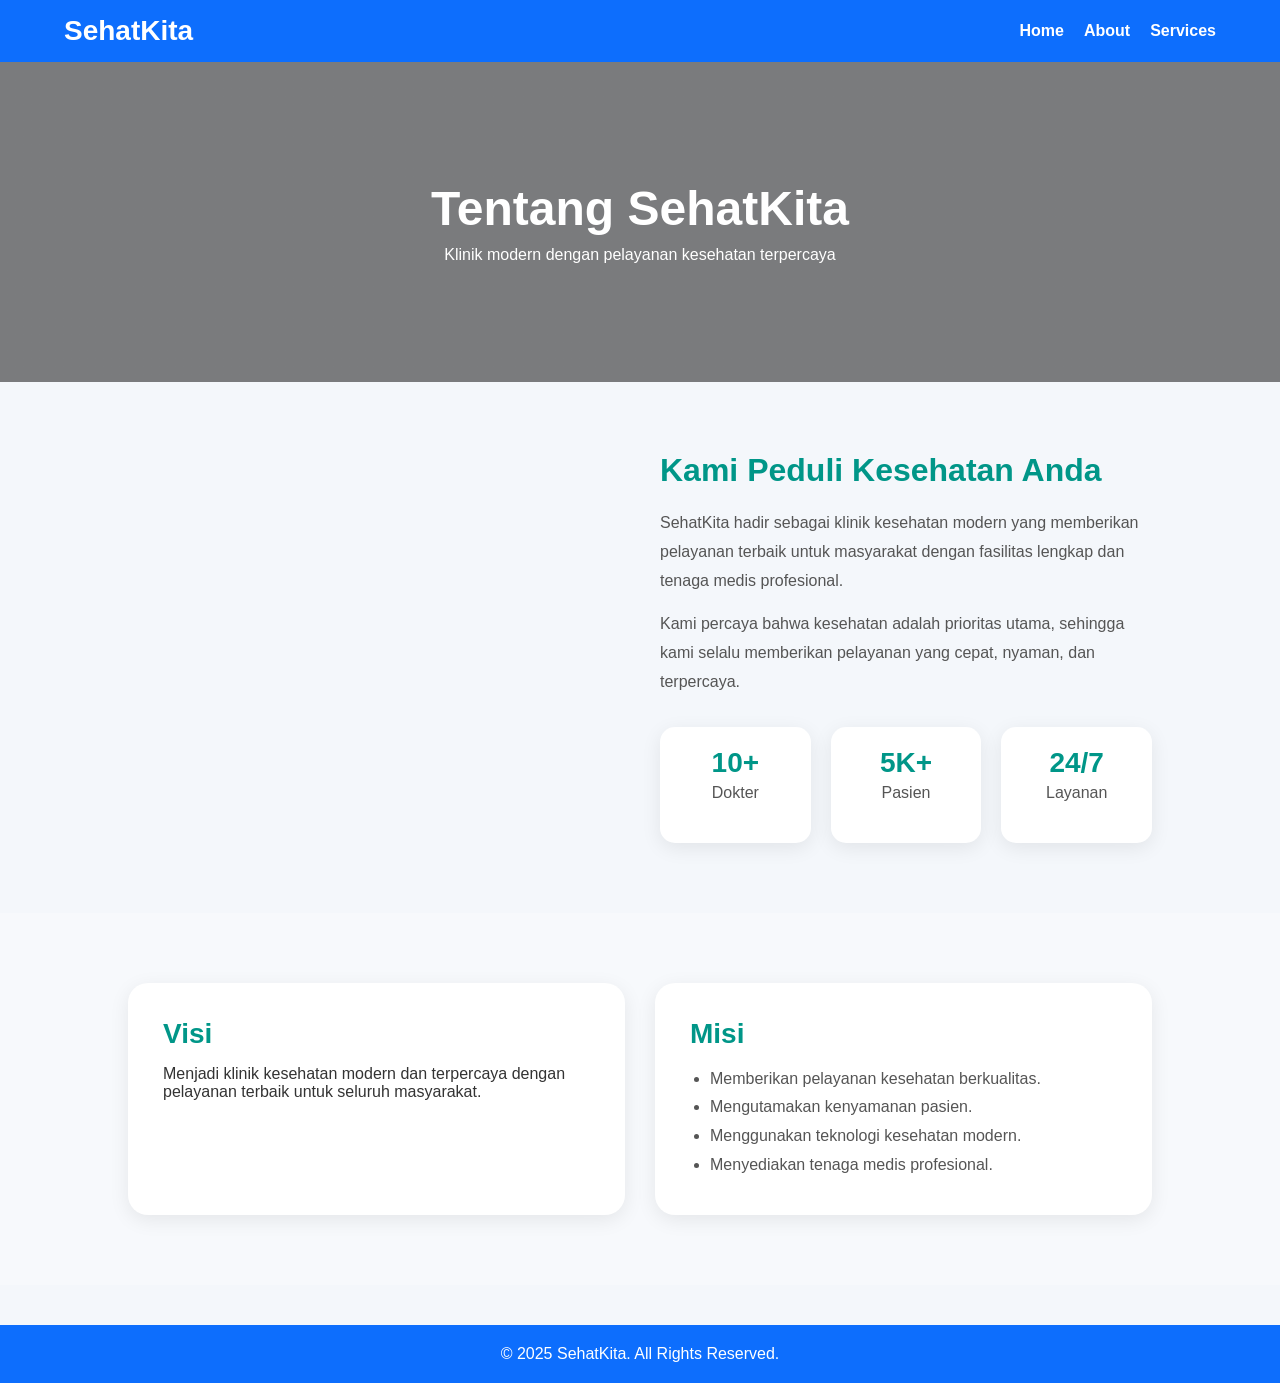
==== pemrogramweb/about.html @ 3d8894ee "Add files via upload" ====
<!DOCTYPE html>
<html lang="id">
<head>
    <meta charset="UTF-8">
    <meta name="viewport" content="width=device-width, initial-scale=1.0">
    <title>About - SehatKita</title>
    <link rel="stylesheet" href="css/style.css">

    <style>

        .about-hero{
            background: linear-gradient(rgba(0,0,0,0.5), rgba(0,0,0,0.5)),
            url('https://images.unsplash.com/photo-1586773860418-d37222d8fce3?q=80&w=1200');
            background-size: cover;
            background-position: center;
            height: 320px;
            display: flex;
            align-items: center;
            justify-content: center;
            text-align: center;
            color: white;
        }

        .about-hero h2{
            font-size: 48px;
            margin-bottom: 10px;
        }

        .about-section{
            padding: 70px 10%;
        }

        .about-grid{
            display: grid;
            grid-template-columns: repeat(auto-fit,minmax(300px,1fr));
            gap: 40px;
            align-items: center;
        }

        .about-image img{
            width: 100%;
            border-radius: 20px;
            box-shadow: 0 10px 30px rgba(0,0,0,0.15);
        }

        .about-text h3{
            font-size: 32px;
            color: #009688;
            margin-bottom: 20px;
        }

        .about-text p{
            line-height: 1.8;
            color: #555;
            margin-bottom: 15px;
        }

        .stats{
            margin-top: 30px;
            display: flex;
            gap: 20px;
            flex-wrap: wrap;
        }

        .stat-box{
            background: white;
            padding: 20px;
            border-radius: 15px;
            flex: 1;
            min-width: 120px;
            text-align: center;
            box-shadow: 0 5px 20px rgba(0,0,0,0.08);
            transition: 0.3s;
        }

        .stat-box:hover{
            transform: translateY(-5px);
        }

        .stat-box h4{
            font-size: 28px;
            color: #009688;
        }

        .vision-mission{
            background: #f7f9fc;
            padding: 70px 10%;
        }

        .vm-grid{
            display: grid;
            grid-template-columns: repeat(auto-fit,minmax(300px,1fr));
            gap: 30px;
        }

        .vm-card{
            background: white;
            padding: 35px;
            border-radius: 20px;
            box-shadow: 0 5px 20px rgba(0,0,0,0.08);
            transition: 0.3s;
        }

        .vm-card:hover{
            transform: translateY(-8px);
        }

        .vm-card h3{
            color: #009688;
            margin-bottom: 15px;
            font-size: 28px;
        }

        .vm-card ul{
            padding-left: 20px;
            line-height: 1.8;
            color: #555;
        }

        @media(max-width:768px){

            .about-hero h2{
                font-size: 34px;
            }

            .about-section{
                padding: 50px 6%;
            }

            .vision-mission{
                padding: 50px 6%;
            }

        }

    </style>
</head>
<body>

<header>
    <div class="container nav-container">
        <h1 class="logo">SehatKita</h1>

        <nav>
            <ul>
                <li><a href="index.html">Home</a></li>
                <li><a href="about.html" class="active">About</a></li>
                <li><a href="services.html">Services</a></li>
            </ul>
        </nav>
    </div>
</header>

<!-- HERO -->
<section class="about-hero">
    <div>
        <h2>Tentang SehatKita</h2>
        <p>Klinik modern dengan pelayanan kesehatan terpercaya</p>
    </div>
</section>

<!-- ABOUT -->
<section class="about-section">

    <div class="about-grid">

        <div class="about-image">
            <img src="https://images.unsplash.com/photo-1519494026892-80bbd2d6fd0d?q=80&w=1200" alt="">
        </div>

        <div class="about-text">
            <h3>Kami Peduli Kesehatan Anda</h3>

            <p>
                SehatKita hadir sebagai klinik kesehatan modern yang
                memberikan pelayanan terbaik untuk masyarakat dengan
                fasilitas lengkap dan tenaga medis profesional.
            </p>

            <p>
                Kami percaya bahwa kesehatan adalah prioritas utama,
                sehingga kami selalu memberikan pelayanan yang cepat,
                nyaman, dan terpercaya.
            </p>

            <div class="stats">

                <div class="stat-box">
                    <h4>10+</h4>
                    <p>Dokter</p>
                </div>

                <div class="stat-box">
                    <h4>5K+</h4>
                    <p>Pasien</p>
                </div>

                <div class="stat-box">
                    <h4>24/7</h4>
                    <p>Layanan</p>
                </div>

            </div>

        </div>

    </div>

</section>

<!-- VISION MISSION -->
<section class="vision-mission">

    <div class="vm-grid">

        <div class="vm-card">
            <h3>Visi</h3>

            <p>
                Menjadi klinik kesehatan modern dan terpercaya dengan
                pelayanan terbaik untuk seluruh masyarakat.
            </p>
        </div>

        <div class="vm-card">
            <h3>Misi</h3>

            <ul>
                <li>Memberikan pelayanan kesehatan berkualitas.</li>
                <li>Mengutamakan kenyamanan pasien.</li>
                <li>Menggunakan teknologi kesehatan modern.</li>
                <li>Menyediakan tenaga medis profesional.</li>
            </ul>
        </div>

    </div>

</section>

<footer>
    <div class="container">
        <p>&copy; 2025 SehatKita. All Rights Reserved.</p>
    </div>
</footer>

</body>
</html>
---- pemrogramweb/css/style.css ----
* {
    margin: 0;
    padding: 0;
    box-sizing: border-box;
    font-family: Arial, sans-serif;
}

body {
    background-color: #f4f7fb;
    color: #333;
}

.container {
    width: 90%;
    max-width: 1200px;
    margin: auto;
}

header {
    background: #0d6efd;
    color: white;
    padding: 15px 0;
}

.nav-container {
    display: flex;
    justify-content: space-between;
    align-items: center;
}

.logo {
    font-size: 28px;
}

nav ul {
    list-style: none;
    display: flex;
    gap: 20px;
}

nav ul li a {
    color: white;
    text-decoration: none;
    font-weight: bold;
}

.hero {
    background: linear-gradient(rgba(0,0,0,0.4), rgba(0,0,0,0.4)),
    url('https://images.unsplash.com/photo-1586773860418-d37222d8fce3?q=80&w=1400&auto=format&fit=crop');
    background-size: cover;
    background-position: center;
    height: 85vh;
    display: flex;
    align-items: center;
    color: white;
}

.hero-content {
    max-width: 600px;
}

.hero h2 {
    font-size: 55px;
    margin-bottom: 20px;
}

.hero p {
    font-size: 20px;
    line-height: 1.6;
    margin-bottom: 25px;
}

.hero button {
    padding: 14px 28px;
    border: none;
    background: #0d6efd;
    color: white;
    font-size: 18px;
    border-radius: 8px;
    cursor: pointer;
}

.features,
.services-grid {
    display: grid;
    grid-template-columns: repeat(auto-fit, minmax(250px, 1fr));
    gap: 20px;
    margin: 60px auto;
}

.card {
    background: white;
    padding: 30px;
    border-radius: 12px;
    box-shadow: 0 4px 10px rgba(0,0,0,0.1);
}

.card h3 {
    margin-bottom: 15px;
    color: #0d6efd;
}

.page-banner {
    background: #0d6efd;
    color: white;
    text-align: center;
    padding: 60px 20px;
}

.about-content {
    padding: 60px 0;
}

footer {
    background: #0d6efd;
    color: white;
    text-align: center;
    padding: 20px;
    margin-top: 40px;
}
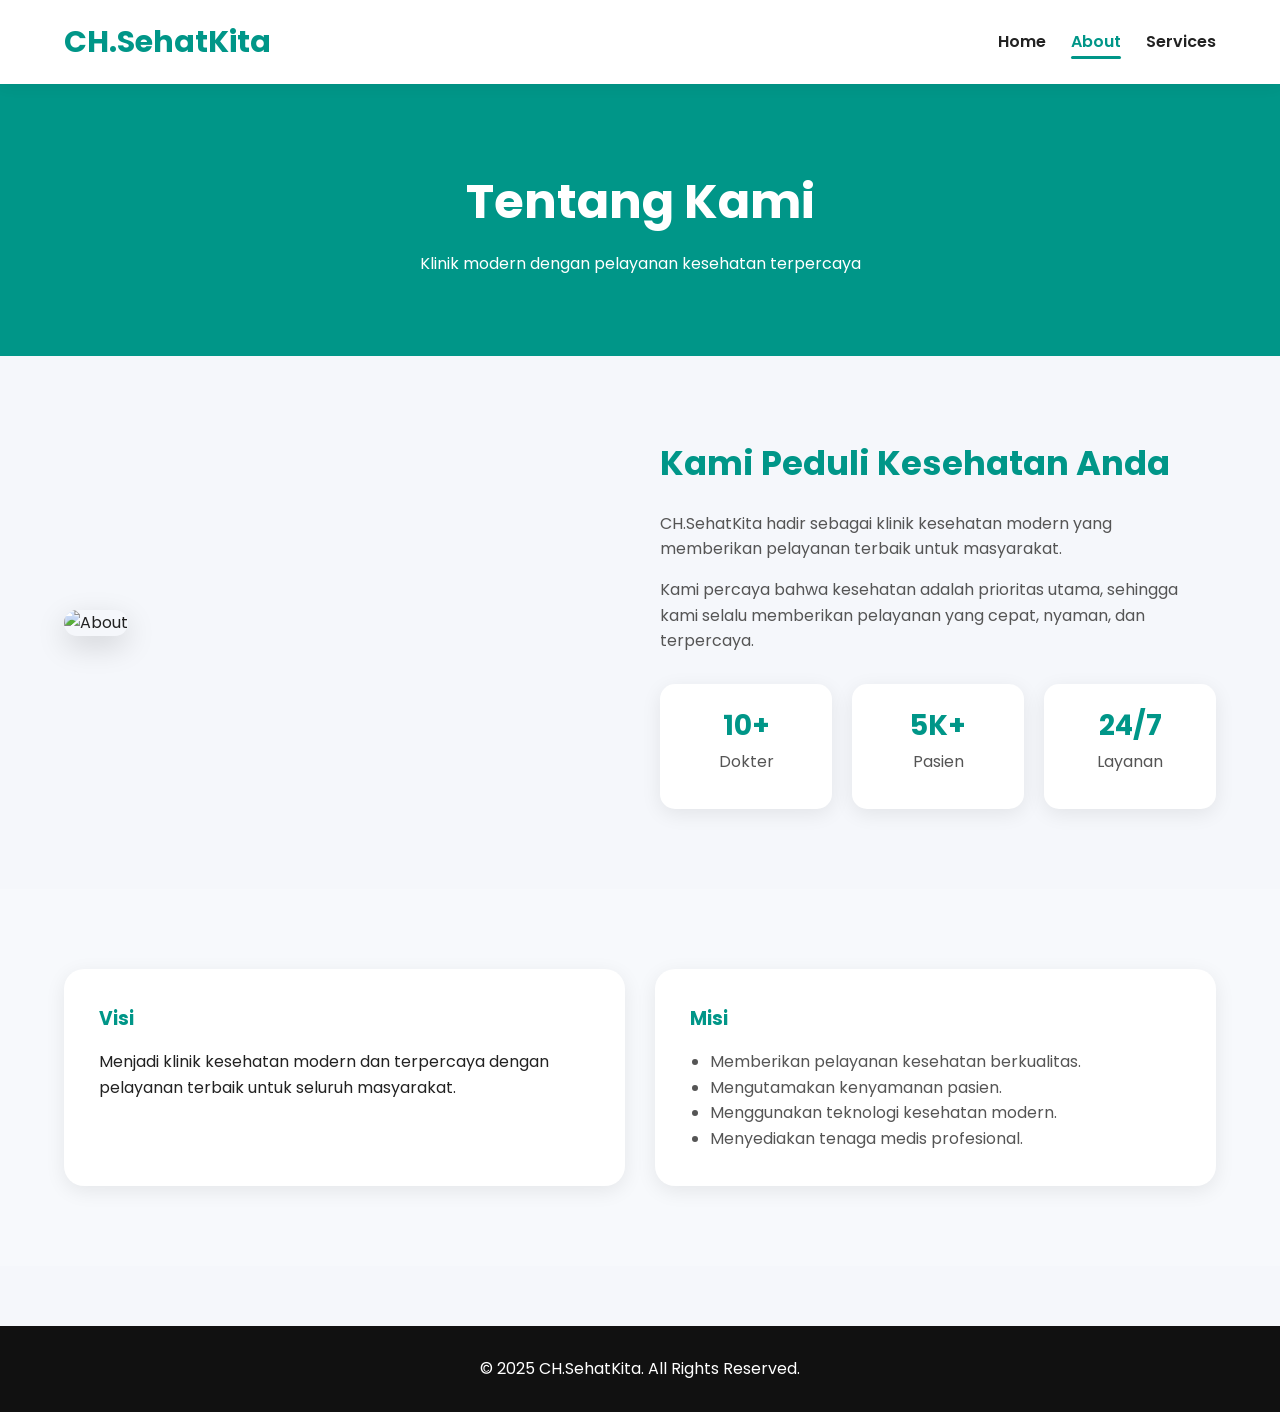
==== commit 01367cfd: "Add files via upload" ====
--- a/pemrogramweb/about.html
+++ b/pemrogramweb/about.html
@@ -1,247 +1,120 @@
-<!DOCTYPE html>
-<html lang="id">
-<head>
-    <meta charset="UTF-8">
-    <meta name="viewport" content="width=device-width, initial-scale=1.0">
-    <title>About - SehatKita</title>
-    <link rel="stylesheet" href="css/style.css">
-
-    <style>
-
-        .about-hero{
-            background: linear-gradient(rgba(0,0,0,0.5), rgba(0,0,0,0.5)),
-            url('https://images.unsplash.com/photo-1586773860418-d37222d8fce3?q=80&w=1200');
-            background-size: cover;
-            background-position: center;
-            height: 320px;
-            display: flex;
-            align-items: center;
-            justify-content: center;
-            text-align: center;
-            color: white;
-        }
-
-        .about-hero h2{
-            font-size: 48px;
-            margin-bottom: 10px;
-        }
-
-        .about-section{
-            padding: 70px 10%;
-        }
-
-        .about-grid{
-            display: grid;
-            grid-template-columns: repeat(auto-fit,minmax(300px,1fr));
-            gap: 40px;
-            align-items: center;
-        }
-
-        .about-image img{
-            width: 100%;
-            border-radius: 20px;
-            box-shadow: 0 10px 30px rgba(0,0,0,0.15);
-        }
-
-        .about-text h3{
-            font-size: 32px;
-            color: #009688;
-            margin-bottom: 20px;
-        }
-
-        .about-text p{
-            line-height: 1.8;
-            color: #555;
-            margin-bottom: 15px;
-        }
-
-        .stats{
-            margin-top: 30px;
-            display: flex;
-            gap: 20px;
-            flex-wrap: wrap;
-        }
-
-        .stat-box{
-            background: white;
-            padding: 20px;
-            border-radius: 15px;
-            flex: 1;
-            min-width: 120px;
-            text-align: center;
-            box-shadow: 0 5px 20px rgba(0,0,0,0.08);
-            transition: 0.3s;
-        }
-
-        .stat-box:hover{
-            transform: translateY(-5px);
-        }
-
-        .stat-box h4{
-            font-size: 28px;
-            color: #009688;
-        }
-
-        .vision-mission{
-            background: #f7f9fc;
-            padding: 70px 10%;
-        }
-
-        .vm-grid{
-            display: grid;
-            grid-template-columns: repeat(auto-fit,minmax(300px,1fr));
-            gap: 30px;
-        }
-
-        .vm-card{
-            background: white;
-            padding: 35px;
-            border-radius: 20px;
-            box-shadow: 0 5px 20px rgba(0,0,0,0.08);
-            transition: 0.3s;
-        }
-
-        .vm-card:hover{
-            transform: translateY(-8px);
-        }
-
-        .vm-card h3{
-            color: #009688;
-            margin-bottom: 15px;
-            font-size: 28px;
-        }
-
-        .vm-card ul{
-            padding-left: 20px;
-            line-height: 1.8;
-            color: #555;
-        }
-
-        @media(max-width:768px){
-
-            .about-hero h2{
-                font-size: 34px;
-            }
-
-            .about-section{
-                padding: 50px 6%;
-            }
-
-            .vision-mission{
-                padding: 50px 6%;
-            }
-
-        }
-
-    </style>
-</head>
-<body>
-
-<header>
-    <div class="container nav-container">
-        <h1 class="logo">SehatKita</h1>
-
-        <nav>
-            <ul>
-                <li><a href="index.html">Home</a></li>
-                <li><a href="about.html" class="active">About</a></li>
-                <li><a href="services.html">Services</a></li>
-            </ul>
-        </nav>
-    </div>
-</header>
-
-<!-- HERO -->
-<section class="about-hero">
-    <div>
-        <h2>Tentang SehatKita</h2>
-        <p>Klinik modern dengan pelayanan kesehatan terpercaya</p>
-    </div>
-</section>
-
-<!-- ABOUT -->
-<section class="about-section">
-
-    <div class="about-grid">
-
-        <div class="about-image">
-            <img src="https://images.unsplash.com/photo-1519494026892-80bbd2d6fd0d?q=80&w=1200" alt="">
-        </div>
-
-        <div class="about-text">
-            <h3>Kami Peduli Kesehatan Anda</h3>
-
-            <p>
-                SehatKita hadir sebagai klinik kesehatan modern yang
-                memberikan pelayanan terbaik untuk masyarakat dengan
-                fasilitas lengkap dan tenaga medis profesional.
-            </p>
-
-            <p>
-                Kami percaya bahwa kesehatan adalah prioritas utama,
-                sehingga kami selalu memberikan pelayanan yang cepat,
-                nyaman, dan terpercaya.
-            </p>
-
-            <div class="stats">
-
-                <div class="stat-box">
-                    <h4>10+</h4>
-                    <p>Dokter</p>
-                </div>
-
-                <div class="stat-box">
-                    <h4>5K+</h4>
-                    <p>Pasien</p>
-                </div>
-
-                <div class="stat-box">
-                    <h4>24/7</h4>
-                    <p>Layanan</p>
-                </div>
-
-            </div>
-
-        </div>
-
-    </div>
-
-</section>
-
-<!-- VISION MISSION -->
-<section class="vision-mission">
-
-    <div class="vm-grid">
-
-        <div class="vm-card">
-            <h3>Visi</h3>
-
-            <p>
-                Menjadi klinik kesehatan modern dan terpercaya dengan
-                pelayanan terbaik untuk seluruh masyarakat.
-            </p>
-        </div>
-
-        <div class="vm-card">
-            <h3>Misi</h3>
-
-            <ul>
-                <li>Memberikan pelayanan kesehatan berkualitas.</li>
-                <li>Mengutamakan kenyamanan pasien.</li>
-                <li>Menggunakan teknologi kesehatan modern.</li>
-                <li>Menyediakan tenaga medis profesional.</li>
-            </ul>
-        </div>
-
-    </div>
-
-</section>
-
-<footer>
-    <div class="container">
-        <p>&copy; 2025 SehatKita. All Rights Reserved.</p>
-    </div>
-</footer>
-
-</body>
-</html>+<!DOCTYPE html>
+<html lang="id">
+<head>
+    <meta charset="UTF-8">
+    <meta name="viewport" content="width=device-width, initial-scale=1.0">
+    <title>About - CH.SehatKita</title>
+
+    <link rel="preconnect" href="https://fonts.googleapis.com">
+    <link href="https://fonts.googleapis.com/css2?family=Poppins:wght@300;400;500;600;700&display=swap" rel="stylesheet">
+    <link rel="stylesheet" href="style.css">
+</head>
+<body>
+
+<header>
+    <div class="container nav-container">
+
+        <h1 class="logo">CH.SehatKita</h1>
+
+        <nav>
+            <ul>
+                <li><a href="index.html">Home</a></li>
+                <li><a href="about.html" class="active">About</a></li>
+                <li><a href="services.html">Services</a></li>
+            </ul>
+        </nav>
+
+    </div>
+</header>
+
+<section class="page-banner">
+    <div class="container">
+        <h2>Tentang Kami</h2>
+        <p>Klinik modern dengan pelayanan kesehatan terpercaya</p>
+    </div>
+</section>
+
+<section class="about-section container">
+
+    <div class="about-grid">
+
+        <div class="about-image">
+            <img src="https://images.unsplash.com/photo-1519494026892-80bbd2d6fd0d?q=80&w=1200" alt="About">
+        </div>
+
+        <div class="about-text">
+
+            <h3>Kami Peduli Kesehatan Anda</h3>
+
+            <p>
+                CH.SehatKita hadir sebagai klinik kesehatan modern yang
+                memberikan pelayanan terbaik untuk masyarakat.
+            </p>
+
+            <p>
+                Kami percaya bahwa kesehatan adalah prioritas utama,
+                sehingga kami selalu memberikan pelayanan yang cepat,
+                nyaman, dan terpercaya.
+            </p>
+
+            <div class="stats">
+
+                <div class="stat-box">
+                    <h4>10+</h4>
+                    <p>Dokter</p>
+                </div>
+
+                <div class="stat-box">
+                    <h4>5K+</h4>
+                    <p>Pasien</p>
+                </div>
+
+                <div class="stat-box">
+                    <h4>24/7</h4>
+                    <p>Layanan</p>
+                </div>
+
+            </div>
+
+        </div>
+
+    </div>
+
+</section>
+
+<section class="vision-mission">
+
+    <div class="container vm-grid">
+
+        <div class="vm-card">
+            <h3>Visi</h3>
+
+            <p>
+                Menjadi klinik kesehatan modern dan terpercaya dengan
+                pelayanan terbaik untuk seluruh masyarakat.
+            </p>
+        </div>
+
+        <div class="vm-card">
+            <h3>Misi</h3>
+
+            <ul>
+                <li>Memberikan pelayanan kesehatan berkualitas.</li>
+                <li>Mengutamakan kenyamanan pasien.</li>
+                <li>Menggunakan teknologi kesehatan modern.</li>
+                <li>Menyediakan tenaga medis profesional.</li>
+            </ul>
+        </div>
+
+    </div>
+
+</section>
+
+<footer>
+    <div class="container">
+        <p>&copy; 2025 CH.SehatKita. All Rights Reserved.</p>
+    </div>
+</footer>
+
+</body>
+</html>
--- a/pemrogramweb/style.css
+++ b/pemrogramweb/style.css
@@ -0,0 +1,387 @@
+*{
+    margin:0;
+    padding:0;
+    box-sizing:border-box;
+}
+
+body{
+    font-family:'Poppins',sans-serif;
+    background:#f5f7fb;
+    color:#222;
+    line-height:1.6;
+    overflow-x:hidden;
+}
+
+.container{
+    width:90%;
+    max-width:1200px;
+    margin:auto;
+}
+
+/* HEADER */
+
+header{
+    background:white;
+    box-shadow:0 2px 15px rgba(0,0,0,0.06);
+    position:sticky;
+    top:0;
+    z-index:1000;
+}
+
+.nav-container{
+    display:flex;
+    justify-content:space-between;
+    align-items:center;
+    padding:18px 0;
+}
+
+.logo{
+    font-size:30px;
+    font-weight:700;
+    color:#009688;
+}
+
+/* NAVBAR */
+
+nav ul{
+    list-style:none;
+    display:flex;
+    gap:25px;
+}
+
+nav a{
+    text-decoration:none;
+    color:#222;
+    font-weight:600;
+    transition:0.3s;
+    position:relative;
+}
+
+nav a:hover,
+nav a.active{
+    color:#009688;
+}
+
+nav a.active::after{
+    content:'';
+    position:absolute;
+    left:0;
+    bottom:-6px;
+    width:100%;
+    height:3px;
+    background:#009688;
+    border-radius:10px;
+}
+
+/* HERO */
+
+.hero{
+    background:
+    linear-gradient(rgba(0,0,0,0.55), rgba(0,0,0,0.55)),
+    url('https://images.unsplash.com/photo-1586773860418-d37222d8fce3?q=80&w=1400&auto=format&fit=crop');
+
+    background-size:cover;
+    background-position:center;
+
+    min-height:90vh;
+
+    display:flex;
+    align-items:center;
+
+    color:white;
+}
+
+.hero-content{
+    max-width:650px;
+}
+
+.hero h2{
+    font-size:58px;
+    line-height:1.2;
+    margin-bottom:20px;
+}
+
+.hero p{
+    font-size:20px;
+    margin-bottom:30px;
+    color:#f1f1f1;
+}
+
+/* BUTTON */
+
+button{
+    padding:15px 32px;
+    border:none;
+    background:#009688;
+    color:white;
+    font-size:16px;
+    border-radius:50px;
+    cursor:pointer;
+    transition:0.3s;
+    font-weight:600;
+}
+
+button:hover{
+    background:#00796b;
+    transform:translateY(-3px);
+    box-shadow:0 10px 25px rgba(0,0,0,0.15);
+}
+
+/* SECTION */
+
+.section-title{
+    text-align:center;
+    margin-bottom:40px;
+}
+
+.section-title h3{
+    font-size:38px;
+    color:#009688;
+    margin-bottom:10px;
+}
+
+.section-title p{
+    color:#666;
+}
+
+/* GRID */
+
+.features,
+.services-grid{
+    display:grid;
+    grid-template-columns:repeat(auto-fit,minmax(260px,1fr));
+    gap:30px;
+    margin:80px auto;
+}
+
+/* CARD */
+
+.card{
+    background:white;
+    padding:35px;
+    border-radius:20px;
+    box-shadow:0 10px 25px rgba(0,0,0,0.08);
+    transition:0.3s;
+}
+
+.card:hover{
+    transform:translateY(-8px);
+}
+
+.card h3{
+    margin-bottom:15px;
+    color:#009688;
+    font-size:24px;
+}
+
+.card p{
+    color:#666;
+}
+
+/* PAGE BANNER */
+
+.page-banner{
+    background:#009688;
+    color:white;
+    text-align:center;
+    padding:80px 20px;
+}
+
+.page-banner h2{
+    font-size:48px;
+    margin-bottom:10px;
+}
+
+/* APPOINTMENT */
+
+.appointment-section{
+    padding:80px 0;
+}
+
+.appointment-form{
+    max-width:700px;
+    margin:auto;
+    background:white;
+    padding:40px;
+    border-radius:20px;
+    box-shadow:0 10px 25px rgba(0,0,0,0.08);
+}
+
+/* FORM */
+
+input,
+textarea,
+select{
+    width:100%;
+    padding:15px;
+    border:1px solid #ccc;
+    border-radius:12px;
+    outline:none;
+    margin-bottom:18px;
+    font-size:15px;
+}
+
+input:focus,
+textarea:focus,
+select:focus{
+    border-color:#009688;
+}
+
+/* ABOUT */
+
+.about-section{
+    padding:80px 0;
+}
+
+.about-grid{
+    display:grid;
+    grid-template-columns:repeat(auto-fit,minmax(300px,1fr));
+    gap:40px;
+    align-items:center;
+}
+
+.about-image img{
+    width:100%;
+    border-radius:20px;
+    box-shadow:0 10px 30px rgba(0,0,0,0.15);
+}
+
+.about-text h3{
+    font-size:34px;
+    color:#009688;
+    margin-bottom:20px;
+}
+
+.about-text p{
+    color:#555;
+    margin-bottom:15px;
+}
+
+.stats{
+    margin-top:30px;
+    display:flex;
+    gap:20px;
+    flex-wrap:wrap;
+}
+
+.stat-box{
+    background:white;
+    padding:20px;
+    border-radius:15px;
+    flex:1;
+    min-width:120px;
+    text-align:center;
+    box-shadow:0 5px 20px rgba(0,0,0,0.08);
+}
+
+.stat-box h4{
+    font-size:28px;
+    color:#009688;
+}
+
+/* VISION */
+
+.vision-mission{
+    background:#f7f9fc;
+    padding:80px 0;
+}
+
+.vm-grid{
+    width:90%;
+    max-width:1200px;
+    margin:auto;
+
+    display:grid;
+    grid-template-columns:repeat(auto-fit,minmax(300px,1fr));
+    gap:30px;
+}
+
+.vm-card{
+    background:white;
+    padding:35px;
+    border-radius:20px;
+    box-shadow:0 5px 20px rgba(0,0,0,0.08);
+}
+
+.vm-card h3{
+    color:#009688;
+    margin-bottom:15px;
+}
+
+.vm-card ul{
+    padding-left:20px;
+    color:#555;
+}
+
+/* FOOTER */
+
+footer{
+    background:#111;
+    color:white;
+    text-align:center;
+    padding:30px 0;
+    margin-top:60px;
+}
+
+/* ANIMATION */
+
+.card,
+.hero-content,
+.vm-card,
+.stat-box{
+    animation:fadeUp 0.8s ease;
+}
+
+@keyframes fadeUp{
+
+    from{
+        opacity:0;
+        transform:translateY(30px);
+    }
+
+    to{
+        opacity:1;
+        transform:translateY(0);
+    }
+
+}
+
+/* MOBILE */
+
+@media(max-width:768px){
+
+    .nav-container{
+        flex-direction:column;
+        gap:15px;
+    }
+
+    nav ul{
+        flex-direction:column;
+        text-align:center;
+        gap:15px;
+    }
+
+    .hero{
+        text-align:center;
+        justify-content:center;
+    }
+
+    .hero h2{
+        font-size:38px;
+    }
+
+    .hero p{
+        font-size:16px;
+    }
+
+    .page-banner h2{
+        font-size:34px;
+    }
+
+    .appointment-form{
+        padding:25px;
+    }
+
+}
+
+
